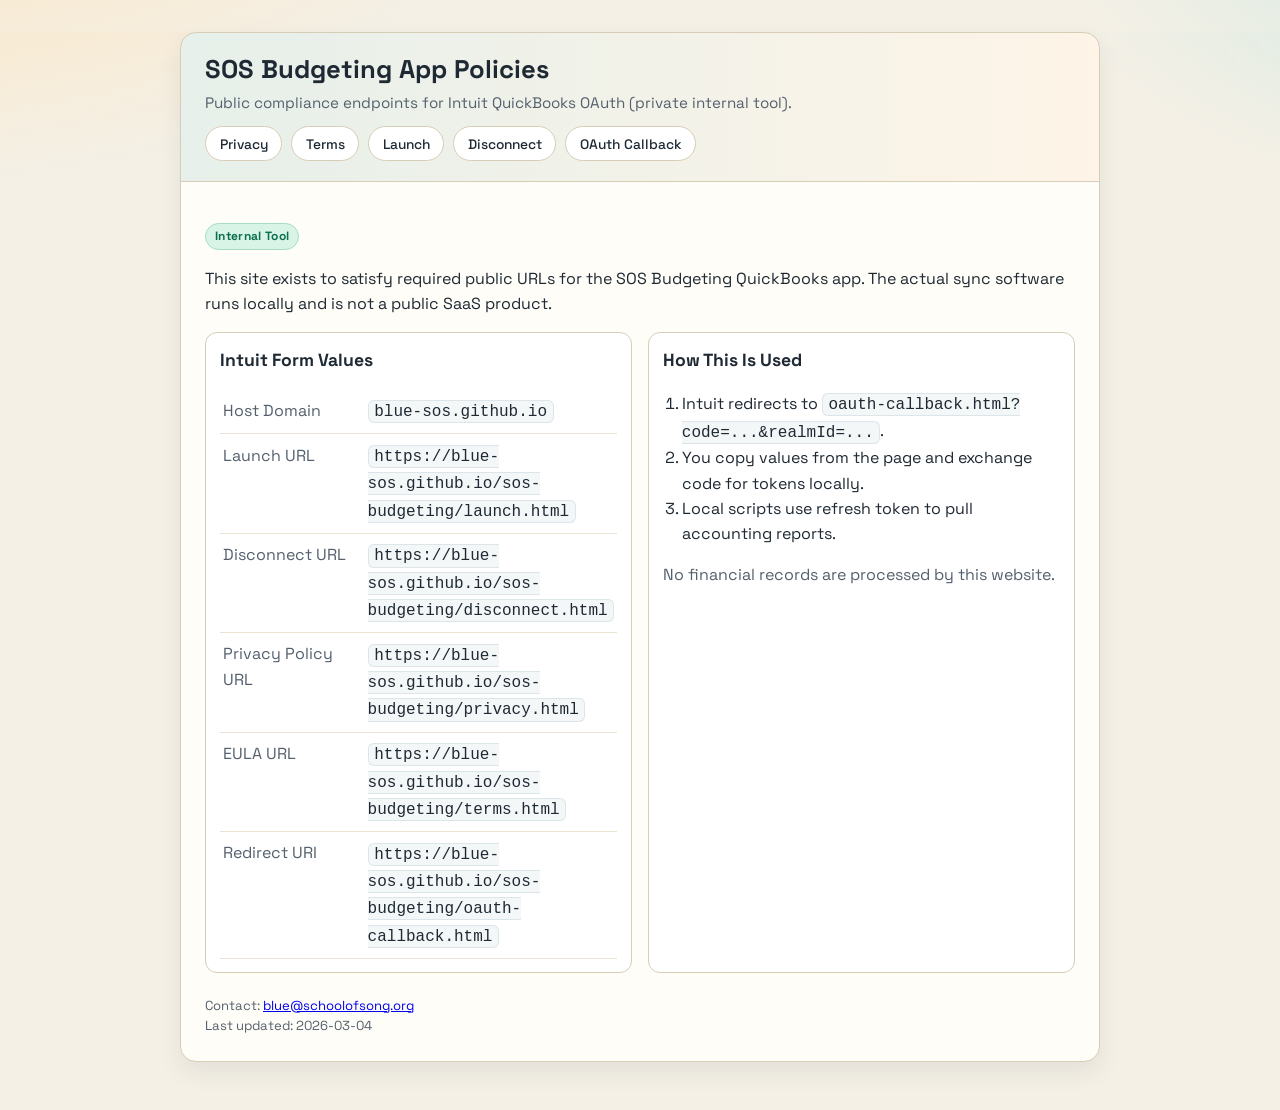
==== site/index.html @ 8bf59f6e "Add GitHub Pages compliance site for Intuit app setup" ====
<!doctype html>
<html lang="en">
  <head>
    <meta charset="utf-8" />
    <meta name="viewport" content="width=device-width, initial-scale=1" />
    <title>SOS Budgeting App Policies</title>
    <meta name="description" content="Policy and callback endpoints for SOS Budgeting QuickBooks integration." />
    <link rel="stylesheet" href="./assets/style.css" />
  </head>
  <body>
    <main>
      <section class="card">
        <div class="header">
          <h1>SOS Budgeting App Policies</h1>
          <p>Public compliance endpoints for Intuit QuickBooks OAuth (private internal tool).</p>
          <div class="nav">
            <a href="./privacy.html">Privacy</a>
            <a href="./terms.html">Terms</a>
            <a href="./launch.html">Launch</a>
            <a href="./disconnect.html">Disconnect</a>
            <a href="./oauth-callback.html">OAuth Callback</a>
          </div>
        </div>
        <div class="content">
          <p><span class="badge">Internal Tool</span></p>
          <p>
            This site exists to satisfy required public URLs for the SOS Budgeting QuickBooks app.
            The actual sync software runs locally and is not a public SaaS product.
          </p>

          <div class="grid two">
            <div class="panel">
              <h2>Intuit Form Values</h2>
              <table class="kv">
                <tr><td>Host Domain</td><td><code>blue-sos.github.io</code></td></tr>
                <tr><td>Launch URL</td><td><code>https://blue-sos.github.io/sos-budgeting/launch.html</code></td></tr>
                <tr><td>Disconnect URL</td><td><code>https://blue-sos.github.io/sos-budgeting/disconnect.html</code></td></tr>
                <tr><td>Privacy Policy URL</td><td><code>https://blue-sos.github.io/sos-budgeting/privacy.html</code></td></tr>
                <tr><td>EULA URL</td><td><code>https://blue-sos.github.io/sos-budgeting/terms.html</code></td></tr>
                <tr><td>Redirect URI</td><td><code>https://blue-sos.github.io/sos-budgeting/oauth-callback.html</code></td></tr>
              </table>
            </div>

            <div class="panel">
              <h2>How This Is Used</h2>
              <ol>
                <li>Intuit redirects to <code>oauth-callback.html?code=...&amp;realmId=...</code>.</li>
                <li>You copy values from the page and exchange code for tokens locally.</li>
                <li>Local scripts use refresh token to pull accounting reports.</li>
              </ol>
              <p class="muted">No financial records are processed by this website.</p>
            </div>
          </div>

          <div class="footer">
            Contact: <a href="mailto:blue@schoolofsong.org">blue@schoolofsong.org</a><br />
            Last updated: 2026-03-04
          </div>
        </div>
      </section>
    </main>
  </body>
</html>
---- site/assets/style.css ----
@import url('https://fonts.googleapis.com/css2?family=Space+Grotesk:wght@400;500;700&display=swap');

:root {
  --bg: #f4f0e6;
  --ink: #1f2933;
  --muted: #54606d;
  --brand: #0f7b6c;
  --brand-2: #f08a24;
  --card: #fffdf8;
  --edge: #d7cdb7;
  --success: #0b6e4f;
}

* {
  box-sizing: border-box;
}

html,
body {
  margin: 0;
  padding: 0;
  min-height: 100%;
  font-family: 'Space Grotesk', sans-serif;
  color: var(--ink);
  background:
    radial-gradient(1200px 600px at -10% -20%, #ffe2b8 0%, transparent 60%),
    radial-gradient(900px 500px at 120% -10%, #cbe8e1 0%, transparent 55%),
    var(--bg);
}

main {
  width: min(920px, 100% - 2rem);
  margin: 2rem auto 3rem;
}

.card {
  background: var(--card);
  border: 1px solid var(--edge);
  border-radius: 16px;
  box-shadow: 0 10px 24px rgba(31, 41, 51, 0.08);
  overflow: hidden;
}

.header {
  padding: 1.25rem 1.5rem;
  border-bottom: 1px solid var(--edge);
  background: linear-gradient(90deg, rgba(15, 123, 108, 0.1), rgba(240, 138, 36, 0.08));
}

.header h1 {
  margin: 0;
  font-size: clamp(1.15rem, 2.2vw, 1.6rem);
}

.header p {
  margin: 0.5rem 0 0;
  color: var(--muted);
  font-size: 0.95rem;
}

.content {
  padding: 1.5rem;
  line-height: 1.58;
}

.muted {
  color: var(--muted);
}

.nav {
  display: flex;
  flex-wrap: wrap;
  gap: 0.55rem;
  margin-top: 0.9rem;
}

.nav a,
.button {
  display: inline-block;
  text-decoration: none;
  color: var(--ink);
  border: 1px solid var(--edge);
  border-radius: 999px;
  padding: 0.45rem 0.85rem;
  font-size: 0.86rem;
  font-weight: 500;
  background: #fff;
}

.nav a:hover,
.button:hover {
  border-color: var(--brand);
}

.button.primary {
  color: #fff;
  background: var(--brand);
  border-color: var(--brand);
}

.button.primary:hover {
  filter: brightness(0.95);
}

h2 {
  margin-top: 0;
  font-size: 1.1rem;
}

h3 {
  margin-bottom: 0.4rem;
  margin-top: 1.25rem;
  font-size: 0.98rem;
}

code,
pre {
  font-family: 'Courier New', monospace;
  background: #f4f7f8;
  border: 1px solid #dce6e8;
}

code {
  padding: 0.1rem 0.35rem;
  border-radius: 6px;
}

pre {
  padding: 0.8rem;
  border-radius: 10px;
  overflow-x: auto;
}

ul,
ol {
  padding-left: 1.2rem;
}

.grid {
  display: grid;
  grid-template-columns: 1fr;
  gap: 1rem;
}

@media (min-width: 760px) {
  .grid.two {
    grid-template-columns: 1fr 1fr;
  }
}

.badge {
  display: inline-block;
  font-size: 0.75rem;
  font-weight: 700;
  letter-spacing: 0.03em;
  color: var(--success);
  background: #d8f4e7;
  border: 1px solid #a7dbc2;
  border-radius: 999px;
  padding: 0.2rem 0.55rem;
}

.panel {
  border: 1px solid var(--edge);
  border-radius: 12px;
  padding: 0.85rem;
  background: #fff;
}

.kv {
  width: 100%;
  border-collapse: collapse;
}

.kv td {
  border-bottom: 1px solid #ece4d3;
  padding: 0.52rem 0.2rem;
  vertical-align: top;
}

.kv td:first-child {
  color: var(--muted);
  width: 220px;
}

.footer {
  margin-top: 1.4rem;
  font-size: 0.82rem;
  color: var(--muted);
}
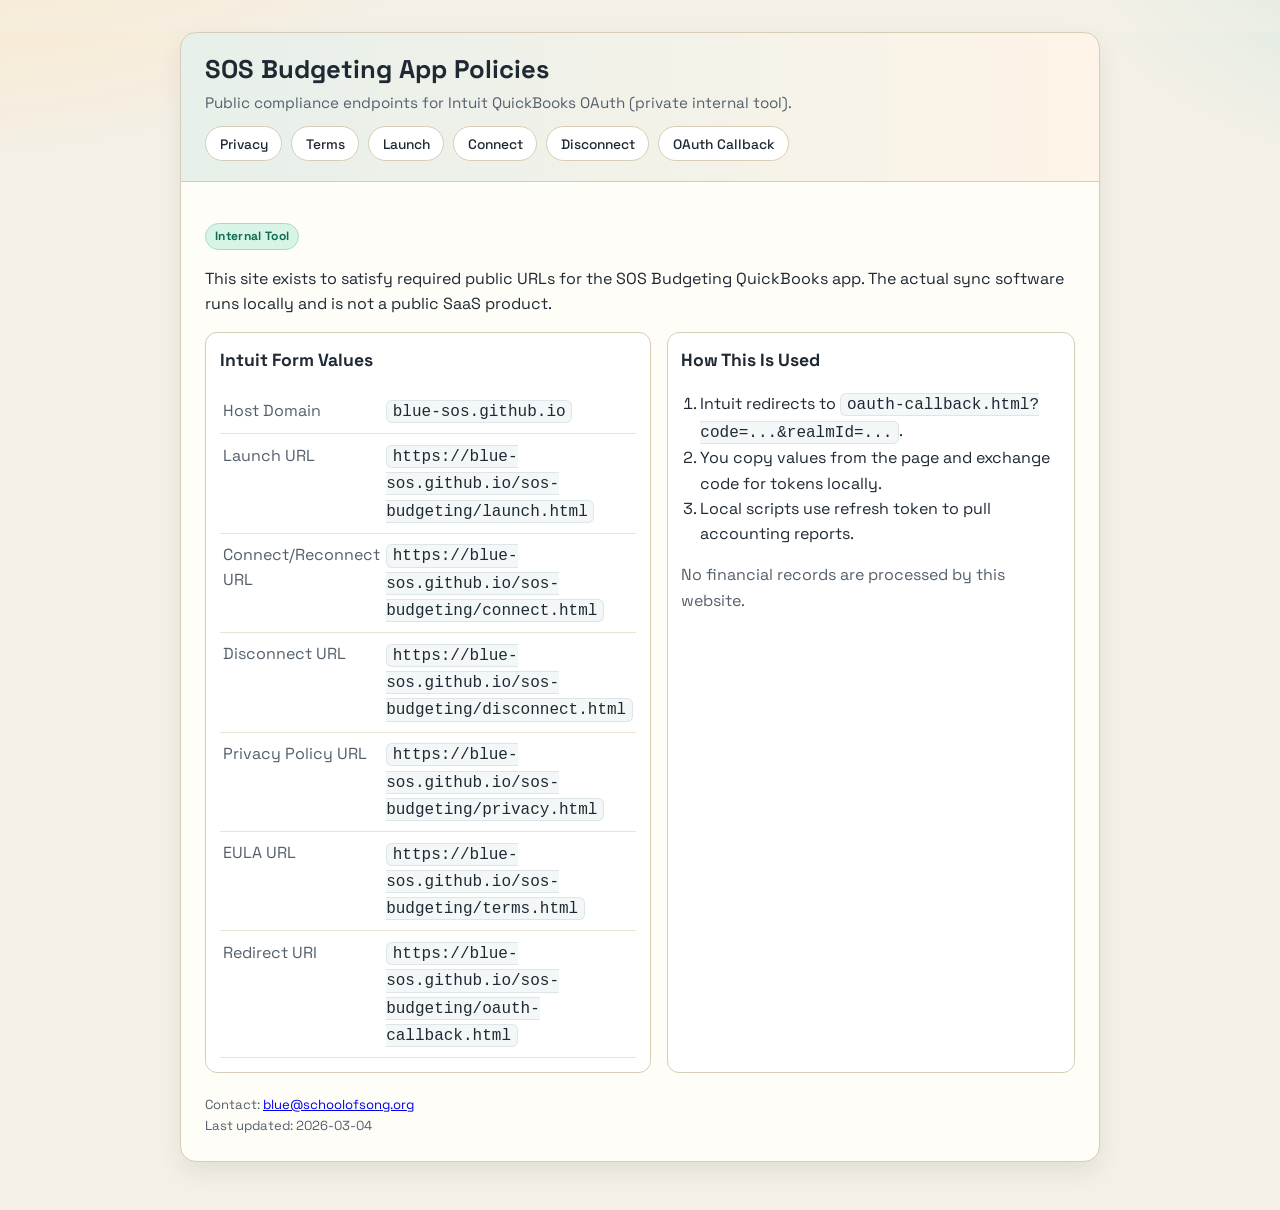
==== commit b47ce02e: "Add dedicated Intuit connect endpoint page" ====
--- a/site/index.html
+++ b/site/index.html
@@ -17,6 +17,7 @@
             <a href="./privacy.html">Privacy</a>
             <a href="./terms.html">Terms</a>
             <a href="./launch.html">Launch</a>
+            <a href="./connect.html">Connect</a>
             <a href="./disconnect.html">Disconnect</a>
             <a href="./oauth-callback.html">OAuth Callback</a>
           </div>
@@ -34,6 +35,7 @@
               <table class="kv">
                 <tr><td>Host Domain</td><td><code>blue-sos.github.io</code></td></tr>
                 <tr><td>Launch URL</td><td><code>https://blue-sos.github.io/sos-budgeting/launch.html</code></td></tr>
+                <tr><td>Connect/Reconnect URL</td><td><code>https://blue-sos.github.io/sos-budgeting/connect.html</code></td></tr>
                 <tr><td>Disconnect URL</td><td><code>https://blue-sos.github.io/sos-budgeting/disconnect.html</code></td></tr>
                 <tr><td>Privacy Policy URL</td><td><code>https://blue-sos.github.io/sos-budgeting/privacy.html</code></td></tr>
                 <tr><td>EULA URL</td><td><code>https://blue-sos.github.io/sos-budgeting/terms.html</code></td></tr>
